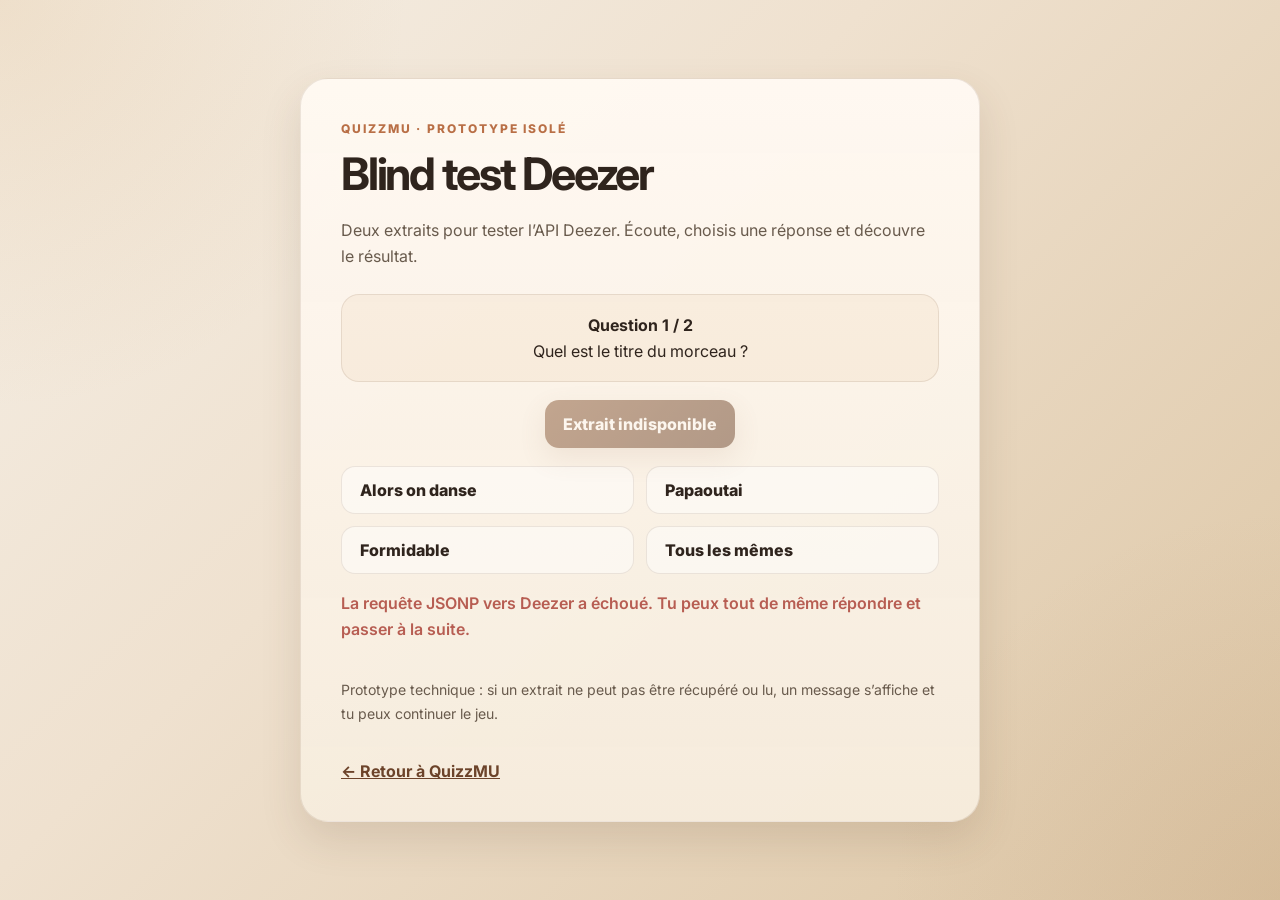
==== test-blindtest-deezer.html @ ee40677c "Create isolated two-question Deezer blind test prototype" ====
<!DOCTYPE html>
<html lang="fr">
  <head>
    <meta charset="UTF-8" />
    <meta name="viewport" content="width=device-width, initial-scale=1.0" />
    <meta name="theme-color" content="#f5efe6" />
    <title>Blind test Deezer — QuizzMU</title>
    <link rel="preconnect" href="https://fonts.googleapis.com" />
    <link rel="preconnect" href="https://fonts.gstatic.com" crossorigin />
    <link href="https://fonts.googleapis.com/css2?family=Inter:wght@400;500;600;700;800&display=swap" rel="stylesheet" />
    <style>
      :root {
        --bg: #f5efe6; --bg-2: #efe1cf; --bg-3: #dcc5a3;
        --primary: #8a5a38; --primary-strong: #6c432a; --secondary: #b96f46;
        --success: #3e7b5b; --danger: #b75d52; --text: #2f241d; --muted: #695b4d;
        --border: rgba(107, 74, 48, 0.12);
      }
      * { box-sizing: border-box; }
      body {
        min-height: 100vh; margin: 0; padding: 32px 16px; display: grid; place-items: center;
        color: var(--text); font-family: "Inter", sans-serif;
        background: radial-gradient(circle at top left, rgba(215,168,107,.22), transparent 26%),
          radial-gradient(circle at bottom right, rgba(166,121,85,.12), transparent 25%),
          linear-gradient(135deg, var(--bg), var(--bg-2) 40%, var(--bg-3));
      }
      main { width: min(680px, 100%); }
      .panel { padding: clamp(24px, 6vw, 40px); border: 1px solid var(--border); border-radius: 28px;
        background: linear-gradient(180deg, rgba(255,249,242,.97), rgba(246,236,221,.95));
        box-shadow: 0 18px 40px rgba(90,67,45,.14); }
      .eyebrow { margin: 0 0 8px; color: var(--secondary); font-size: .75rem; font-weight: 800;
        letter-spacing: .16em; text-transform: uppercase; }
      h1 { margin: 0 0 12px; font-size: clamp(2rem, 5vw, 2.8rem); letter-spacing: -.05em; }
      p { color: var(--muted); line-height: 1.65; }
      .question { margin: 24px 0 16px; padding: 20px; border: 1px solid var(--border); border-radius: 18px;
        background: rgba(215,168,107,.1); text-align: center; }
      .question strong { display: block; margin-bottom: 6px; }
      .player-row, .next-row { display: flex; justify-content: center; margin: 18px 0; }
      button { min-height: 48px; border: 0; border-radius: 14px; padding: 12px 18px; color: #fffaf6;
        background: linear-gradient(135deg, var(--primary), var(--primary-strong));
        box-shadow: 0 10px 24px rgba(138,90,56,.18); font: inherit; font-weight: 800; cursor: pointer;
        transition: transform .15s ease, opacity .15s ease; }
      button:hover:not(:disabled) { transform: translateY(-1px); }
      button:disabled { opacity: .5; cursor: not-allowed; }
      .choices { display: grid; grid-template-columns: repeat(2, minmax(0, 1fr)); gap: 12px; margin-top: 16px; }
      .choice { color: var(--text); background: rgba(255,255,255,.48); border: 1px solid var(--border);
        box-shadow: none; text-align: left; }
      .choice[aria-pressed="true"] { outline: 2px solid var(--primary); }
      .choice.correct { color: #fff; background: var(--success); }
      .choice.incorrect { color: #fff; background: var(--danger); }
      .status { min-height: 28px; margin: 16px 0 0; font-weight: 600; }
      .status.error { color: var(--danger); } .status.success { color: var(--success); }
      .reveal { margin-top: 14px; padding: 16px; border-radius: 16px; background: rgba(62,123,91,.1); }
      .reveal strong { color: var(--success); }
      .result { text-align: center; }
      .back { display: inline-block; margin-top: 22px; color: var(--primary-strong); font-weight: 700; }
      .small { font-size: .88rem; }
      [hidden] { display: none !important; }
      @media (max-width: 520px) { .choices { grid-template-columns: 1fr; } .panel { padding: 24px 18px; } }
    </style>
  </head>
  <body>
    <main>
      <section class="panel" aria-labelledby="pageTitle">
        <p class="eyebrow">QuizzMU · prototype isolé</p>
        <h1 id="pageTitle">Blind test Deezer</h1>
        <p>Deux extraits pour tester l’API Deezer. Écoute, choisis une réponse et découvre le résultat.</p>

        <div id="gameArea">
          <div class="question">
            <strong id="questionLabel">Question 1 / 2</strong>
            <span>Quel est le titre du morceau ?</span>
          </div>
          <div class="player-row">
            <button id="playButton" type="button" disabled aria-label="Lire l’extrait">Chargement de l’extrait…</button>
          </div>
          <audio id="previewAudio" preload="none"></audio>
          <div id="choices" class="choices" aria-label="Propositions de réponse"></div>
          <p id="status" class="status" role="status" aria-live="polite">Connexion à Deezer…</p>
          <div id="reveal" class="reveal" hidden aria-live="polite"></div>
          <div class="next-row">
            <button id="nextButton" type="button" hidden>Question suivante →</button>
          </div>
        </div>

        <section id="resultArea" class="result" hidden aria-live="polite">
          <h2>Test terminé !</h2>
          <p id="finalScore"></p>
          <button id="restartButton" type="button">Recommencer</button>
        </section>
        <p class="small">Prototype technique : si un extrait ne peut pas être récupéré ou lu, un message s’affiche et tu peux continuer le jeu.</p>
        <a class="back" href="./">← Retour à QuizzMU</a>
      </section>
    </main>

    <script>
      (() => {
        "use strict";

        const questions = [
          {
            artist: "Stromae",
            title: "Alors on danse",
            trackId: "6297555",
            answers: ["Alors on danse", "Papaoutai", "Formidable", "Tous les mêmes"]
          },
          {
            artist: "Beyoncé",
            title: "Halo",
            search: "Halo Beyoncé",
            fallbackTrackId: "2137356",
            answers: ["Crazy in Love", "Halo", "Single Ladies", "Irreplaceable"]
          }
        ];

        const API_TIMEOUT_MS = 10000;
        const audio = document.getElementById("previewAudio");
        const playButton = document.getElementById("playButton");
        const choicesElement = document.getElementById("choices");
        const statusElement = document.getElementById("status");
        const revealElement = document.getElementById("reveal");
        const nextButton = document.getElementById("nextButton");
        const questionLabel = document.getElementById("questionLabel");
        const gameArea = document.getElementById("gameArea");
        const resultArea = document.getElementById("resultArea");
        const finalScore = document.getElementById("finalScore");

        let currentIndex = 0;
        let score = 0;
        let answered = false;
        let requestVersion = 0;
        let currentTrack = null;

        function setStatus(message, kind = "") {
          statusElement.textContent = message;
          statusElement.className = `status ${kind}`.trim();
        }

        function requestJSONP(url) {
          return new Promise((resolve, reject) => {
            const callback = `quizzmuCallback_${Date.now()}_${Math.random().toString(36).slice(2)}`;
            const script = document.createElement("script");
            let finished = false;
            let timeout;

            const clean = () => {
              clearTimeout(timeout);
              script.remove();
              try { delete window[callback]; } catch { window[callback] = undefined; }
            };
            const fail = (message) => {
              if (finished) return;
              finished = true;
              clean();
              reject(new Error(message));
            };

            window[callback] = (data) => {
              if (finished) return;
              finished = true;
              clean();
              if (!data || data.error) reject(new Error("Deezer n’a pas renvoyé les données attendues."));
              else resolve(data);
            };

            script.onerror = () => fail("La requête JSONP vers Deezer a échoué.");
            const separator = url.includes("?") ? "&" : "?";
            script.src = `${url}${separator}output=jsonp&callback=${encodeURIComponent(callback)}`;
            timeout = window.setTimeout(() => fail("La requête Deezer a expiré."), API_TIMEOUT_MS);
            document.head.appendChild(script);
          });
        }

        async function getTrack(question) {
          if (question.trackId) {
            return requestJSONP(`https://api.deezer.com/track/${encodeURIComponent(question.trackId)}`);
          }

          try {
            const results = await requestJSONP(`https://api.deezer.com/search?q=${encodeURIComponent(question.search)}`);
            const list = Array.isArray(results.data) ? results.data : [];
            const match = list.find((item) =>
              item.title?.trim().toLowerCase() === question.title.toLowerCase() &&
              item.artist?.name?.trim().toLowerCase() === question.artist.toLowerCase()
            );
            if (match?.id) return requestJSONP(`https://api.deezer.com/track/${encodeURIComponent(match.id)}`);
          } catch (error) {
            // En cas d’échec de la recherche Deezer, tente l’ID de secours connu.
          }

          if (question.fallbackTrackId) {
            return requestJSONP(`https://api.deezer.com/track/${encodeURIComponent(question.fallbackTrackId)}`);
          }
          throw new Error("Deezer n’a pas trouvé ce morceau.");
        }

        function renderChoices(question) {
          choicesElement.replaceChildren();
          question.answers.forEach((answerText) => {
            const button = document.createElement("button");
            button.type = "button";
            button.className = "choice";
            button.textContent = answerText;
            button.setAttribute("aria-pressed", "false");
            button.addEventListener("click", () => answer(answerText, button));
            choicesElement.appendChild(button);
          });
        }

        async function loadQuestion() {
          const version = ++requestVersion;
          const question = questions[currentIndex];
          answered = false;
          currentTrack = null;
          questionLabel.textContent = `Question ${currentIndex + 1} / ${questions.length}`;
          choicesElement.replaceChildren();
          revealElement.hidden = true;
          nextButton.hidden = true;
          audio.pause();
          audio.removeAttribute("src");
          audio.load();
          playButton.disabled = true;
          playButton.textContent = "Chargement de l’extrait…";
          setStatus("Récupération du morceau et de son extrait via Deezer…");
          renderChoices(question);

          try {
            const track = await getTrack(question);
            if (version !== requestVersion) return;
            currentTrack = track;
            if (!track.preview || typeof track.preview !== "string") {
              playButton.textContent = "Extrait indisponible";
              setStatus("Le morceau a été trouvé, mais Deezer ne fournit pas de preview. Tu peux répondre et continuer.", "error");
              return;
            }
            audio.src = track.preview;
            audio.load();
            playButton.disabled = false;
            playButton.textContent = "▶️ Play";
            setStatus("Extrait chargé. Appuie sur Play puis choisis une réponse.", "success");
          } catch (error) {
            if (version !== requestVersion) return;
            playButton.disabled = true;
            playButton.textContent = "Extrait indisponible";
            setStatus(`${error.message} Tu peux tout de même répondre et passer à la suite.`, "error");
          }
        }

        function answer(selectedAnswer, selectedButton) {
          if (answered) return;
          answered = true;
          const question = questions[currentIndex];
          const correct = selectedAnswer === question.title;
          if (correct) score += 1;
          selectedButton.setAttribute("aria-pressed", "true");
          selectedButton.classList.add(correct ? "correct" : "incorrect");
          choicesElement.querySelectorAll("button").forEach((button) => {
            button.disabled = true;
            if (button.textContent === question.title) button.classList.add("correct");
          });

          const heading = document.createElement("strong");
          heading.textContent = correct ? "Bonne réponse !" : "Réponse incorrecte.";
          const details = document.createElement("p");
          const revealedTitle = currentTrack?.title || question.title;
          const revealedArtist = currentTrack?.artist?.name || question.artist;
          details.textContent = `La bonne réponse : ${revealedTitle} — ${revealedArtist}.`;
          revealElement.replaceChildren(heading, details);
          revealElement.hidden = false;
          setStatus(correct ? "Bien joué !" : "Voici la bonne réponse.", correct ? "success" : "error");
          nextButton.textContent = currentIndex === questions.length - 1 ? "Voir mon score →" : "Question suivante →";
          nextButton.hidden = false;
        }

        playButton.addEventListener("click", async () => {
          if (!currentTrack?.preview) return;
          if (audio.paused) {
            try {
              await audio.play();
            } catch {
              setStatus("La lecture de l’extrait a échoué : il est peut-être expiré ou indisponible. Tu peux répondre et continuer.", "error");
            }
          } else {
            audio.pause();
          }
        });

        audio.addEventListener("play", () => { playButton.textContent = "⏸️ Pause"; });
        audio.addEventListener("pause", () => {
          if (currentTrack?.preview) playButton.textContent = "▶️ Play";
        });
        audio.addEventListener("ended", () => { playButton.textContent = "▶️ Rejouer"; });
        audio.addEventListener("error", () => {
          if (!currentTrack) return;
          setStatus("L’extrait est indisponible ou a expiré. Tu peux quand même répondre et continuer.", "error");
          playButton.disabled = true;
          playButton.textContent = "Extrait indisponible";
        });

        nextButton.addEventListener("click", () => {
          if (!answered) return;
          if (currentIndex < questions.length - 1) {
            currentIndex += 1;
            loadQuestion();
            return;
          }
          gameArea.hidden = true;
          resultArea.hidden = false;
          finalScore.textContent = `Ton score : ${score} / ${questions.length}`;
        });

        document.getElementById("restartButton").addEventListener("click", () => {
          currentIndex = 0;
          score = 0;
          resultArea.hidden = true;
          gameArea.hidden = false;
          loadQuestion();
        });

        loadQuestion();
      })();
    </script>
  </body>
</html>
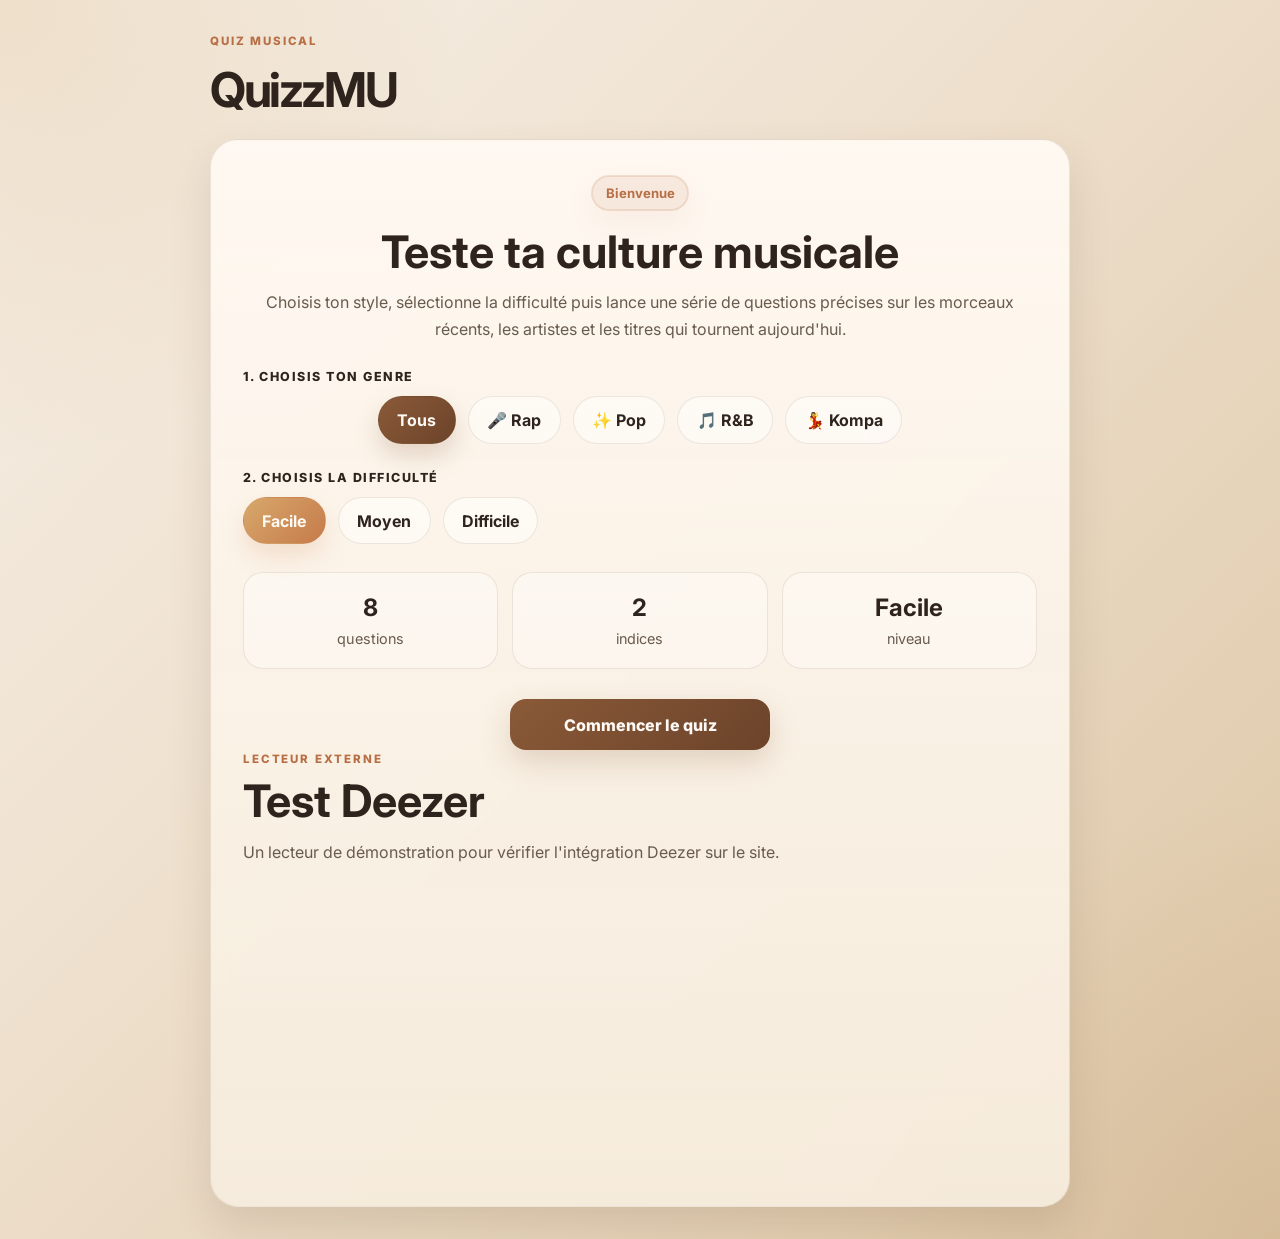
==== commit 5fa33591: "Retire le prototype de blind test Deezer" ====
--- a/test-blindtest-deezer.html
+++ b/test-blindtest-deezer.html
@@ -3,321 +3,10 @@
   <head>
     <meta charset="UTF-8" />
     <meta name="viewport" content="width=device-width, initial-scale=1.0" />
-    <meta name="theme-color" content="#f5efe6" />
-    <title>Blind test Deezer — QuizzMU</title>
-    <link rel="preconnect" href="https://fonts.googleapis.com" />
-    <link rel="preconnect" href="https://fonts.gstatic.com" crossorigin />
-    <link href="https://fonts.googleapis.com/css2?family=Inter:wght@400;500;600;700;800&display=swap" rel="stylesheet" />
-    <style>
-      :root {
-        --bg: #f5efe6; --bg-2: #efe1cf; --bg-3: #dcc5a3;
-        --primary: #8a5a38; --primary-strong: #6c432a; --secondary: #b96f46;
-        --success: #3e7b5b; --danger: #b75d52; --text: #2f241d; --muted: #695b4d;
-        --border: rgba(107, 74, 48, 0.12);
-      }
-      * { box-sizing: border-box; }
-      body {
-        min-height: 100vh; margin: 0; padding: 32px 16px; display: grid; place-items: center;
-        color: var(--text); font-family: "Inter", sans-serif;
-        background: radial-gradient(circle at top left, rgba(215,168,107,.22), transparent 26%),
-          radial-gradient(circle at bottom right, rgba(166,121,85,.12), transparent 25%),
-          linear-gradient(135deg, var(--bg), var(--bg-2) 40%, var(--bg-3));
-      }
-      main { width: min(680px, 100%); }
-      .panel { padding: clamp(24px, 6vw, 40px); border: 1px solid var(--border); border-radius: 28px;
-        background: linear-gradient(180deg, rgba(255,249,242,.97), rgba(246,236,221,.95));
-        box-shadow: 0 18px 40px rgba(90,67,45,.14); }
-      .eyebrow { margin: 0 0 8px; color: var(--secondary); font-size: .75rem; font-weight: 800;
-        letter-spacing: .16em; text-transform: uppercase; }
-      h1 { margin: 0 0 12px; font-size: clamp(2rem, 5vw, 2.8rem); letter-spacing: -.05em; }
-      p { color: var(--muted); line-height: 1.65; }
-      .question { margin: 24px 0 16px; padding: 20px; border: 1px solid var(--border); border-radius: 18px;
-        background: rgba(215,168,107,.1); text-align: center; }
-      .question strong { display: block; margin-bottom: 6px; }
-      .player-row, .next-row { display: flex; justify-content: center; margin: 18px 0; }
-      button { min-height: 48px; border: 0; border-radius: 14px; padding: 12px 18px; color: #fffaf6;
-        background: linear-gradient(135deg, var(--primary), var(--primary-strong));
-        box-shadow: 0 10px 24px rgba(138,90,56,.18); font: inherit; font-weight: 800; cursor: pointer;
-        transition: transform .15s ease, opacity .15s ease; }
-      button:hover:not(:disabled) { transform: translateY(-1px); }
-      button:disabled { opacity: .5; cursor: not-allowed; }
-      .choices { display: grid; grid-template-columns: repeat(2, minmax(0, 1fr)); gap: 12px; margin-top: 16px; }
-      .choice { color: var(--text); background: rgba(255,255,255,.48); border: 1px solid var(--border);
-        box-shadow: none; text-align: left; }
-      .choice[aria-pressed="true"] { outline: 2px solid var(--primary); }
-      .choice.correct { color: #fff; background: var(--success); }
-      .choice.incorrect { color: #fff; background: var(--danger); }
-      .status { min-height: 28px; margin: 16px 0 0; font-weight: 600; }
-      .status.error { color: var(--danger); } .status.success { color: var(--success); }
-      .reveal { margin-top: 14px; padding: 16px; border-radius: 16px; background: rgba(62,123,91,.1); }
-      .reveal strong { color: var(--success); }
-      .result { text-align: center; }
-      .back { display: inline-block; margin-top: 22px; color: var(--primary-strong); font-weight: 700; }
-      .small { font-size: .88rem; }
-      [hidden] { display: none !important; }
-      @media (max-width: 520px) { .choices { grid-template-columns: 1fr; } .panel { padding: 24px 18px; } }
-    </style>
+    <meta http-equiv="refresh" content="0; url=./" />
+    <title>Test Deezer supprimé — QuizzMU</title>
   </head>
   <body>
-    <main>
-      <section class="panel" aria-labelledby="pageTitle">
-        <p class="eyebrow">QuizzMU · prototype isolé</p>
-        <h1 id="pageTitle">Blind test Deezer</h1>
-        <p>Deux extraits pour tester l’API Deezer. Écoute, choisis une réponse et découvre le résultat.</p>
-
-        <div id="gameArea">
-          <div class="question">
-            <strong id="questionLabel">Question 1 / 2</strong>
-            <span>Quel est le titre du morceau ?</span>
-          </div>
-          <div class="player-row">
-            <button id="playButton" type="button" disabled aria-label="Lire l’extrait">Chargement de l’extrait…</button>
-          </div>
-          <audio id="previewAudio" preload="none"></audio>
-          <div id="choices" class="choices" aria-label="Propositions de réponse"></div>
-          <p id="status" class="status" role="status" aria-live="polite">Connexion à Deezer…</p>
-          <div id="reveal" class="reveal" hidden aria-live="polite"></div>
-          <div class="next-row">
-            <button id="nextButton" type="button" hidden>Question suivante →</button>
-          </div>
-        </div>
-
-        <section id="resultArea" class="result" hidden aria-live="polite">
-          <h2>Test terminé !</h2>
-          <p id="finalScore"></p>
-          <button id="restartButton" type="button">Recommencer</button>
-        </section>
-        <p class="small">Prototype technique : si un extrait ne peut pas être récupéré ou lu, un message s’affiche et tu peux continuer le jeu.</p>
-        <a class="back" href="./">← Retour à QuizzMU</a>
-      </section>
-    </main>
-
-    <script>
-      (() => {
-        "use strict";
-
-        const questions = [
-          {
-            artist: "Stromae",
-            title: "Alors on danse",
-            trackId: "6297555",
-            answers: ["Alors on danse", "Papaoutai", "Formidable", "Tous les mêmes"]
-          },
-          {
-            artist: "Beyoncé",
-            title: "Halo",
-            search: "Halo Beyoncé",
-            fallbackTrackId: "2137356",
-            answers: ["Crazy in Love", "Halo", "Single Ladies", "Irreplaceable"]
-          }
-        ];
-
-        const API_TIMEOUT_MS = 10000;
-        const audio = document.getElementById("previewAudio");
-        const playButton = document.getElementById("playButton");
-        const choicesElement = document.getElementById("choices");
-        const statusElement = document.getElementById("status");
-        const revealElement = document.getElementById("reveal");
-        const nextButton = document.getElementById("nextButton");
-        const questionLabel = document.getElementById("questionLabel");
-        const gameArea = document.getElementById("gameArea");
-        const resultArea = document.getElementById("resultArea");
-        const finalScore = document.getElementById("finalScore");
-
-        let currentIndex = 0;
-        let score = 0;
-        let answered = false;
-        let requestVersion = 0;
-        let currentTrack = null;
-
-        function setStatus(message, kind = "") {
-          statusElement.textContent = message;
-          statusElement.className = `status ${kind}`.trim();
-        }
-
-        function requestJSONP(url) {
-          return new Promise((resolve, reject) => {
-            const callback = `quizzmuCallback_${Date.now()}_${Math.random().toString(36).slice(2)}`;
-            const script = document.createElement("script");
-            let finished = false;
-            let timeout;
-
-            const clean = () => {
-              clearTimeout(timeout);
-              script.remove();
-              try { delete window[callback]; } catch { window[callback] = undefined; }
-            };
-            const fail = (message) => {
-              if (finished) return;
-              finished = true;
-              clean();
-              reject(new Error(message));
-            };
-
-            window[callback] = (data) => {
-              if (finished) return;
-              finished = true;
-              clean();
-              if (!data || data.error) reject(new Error("Deezer n’a pas renvoyé les données attendues."));
-              else resolve(data);
-            };
-
-            script.onerror = () => fail("La requête JSONP vers Deezer a échoué.");
-            const separator = url.includes("?") ? "&" : "?";
-            script.src = `${url}${separator}output=jsonp&callback=${encodeURIComponent(callback)}`;
-            timeout = window.setTimeout(() => fail("La requête Deezer a expiré."), API_TIMEOUT_MS);
-            document.head.appendChild(script);
-          });
-        }
-
-        async function getTrack(question) {
-          if (question.trackId) {
-            return requestJSONP(`https://api.deezer.com/track/${encodeURIComponent(question.trackId)}`);
-          }
-
-          try {
-            const results = await requestJSONP(`https://api.deezer.com/search?q=${encodeURIComponent(question.search)}`);
-            const list = Array.isArray(results.data) ? results.data : [];
-            const match = list.find((item) =>
-              item.title?.trim().toLowerCase() === question.title.toLowerCase() &&
-              item.artist?.name?.trim().toLowerCase() === question.artist.toLowerCase()
-            );
-            if (match?.id) return requestJSONP(`https://api.deezer.com/track/${encodeURIComponent(match.id)}`);
-          } catch (error) {
-            // En cas d’échec de la recherche Deezer, tente l’ID de secours connu.
-          }
-
-          if (question.fallbackTrackId) {
-            return requestJSONP(`https://api.deezer.com/track/${encodeURIComponent(question.fallbackTrackId)}`);
-          }
-          throw new Error("Deezer n’a pas trouvé ce morceau.");
-        }
-
-        function renderChoices(question) {
-          choicesElement.replaceChildren();
-          question.answers.forEach((answerText) => {
-            const button = document.createElement("button");
-            button.type = "button";
-            button.className = "choice";
-            button.textContent = answerText;
-            button.setAttribute("aria-pressed", "false");
-            button.addEventListener("click", () => answer(answerText, button));
-            choicesElement.appendChild(button);
-          });
-        }
-
-        async function loadQuestion() {
-          const version = ++requestVersion;
-          const question = questions[currentIndex];
-          answered = false;
-          currentTrack = null;
-          questionLabel.textContent = `Question ${currentIndex + 1} / ${questions.length}`;
-          choicesElement.replaceChildren();
-          revealElement.hidden = true;
-          nextButton.hidden = true;
-          audio.pause();
-          audio.removeAttribute("src");
-          audio.load();
-          playButton.disabled = true;
-          playButton.textContent = "Chargement de l’extrait…";
-          setStatus("Récupération du morceau et de son extrait via Deezer…");
-          renderChoices(question);
-
-          try {
-            const track = await getTrack(question);
-            if (version !== requestVersion) return;
-            currentTrack = track;
-            if (!track.preview || typeof track.preview !== "string") {
-              playButton.textContent = "Extrait indisponible";
-              setStatus("Le morceau a été trouvé, mais Deezer ne fournit pas de preview. Tu peux répondre et continuer.", "error");
-              return;
-            }
-            audio.src = track.preview;
-            audio.load();
-            playButton.disabled = false;
-            playButton.textContent = "▶️ Play";
-            setStatus("Extrait chargé. Appuie sur Play puis choisis une réponse.", "success");
-          } catch (error) {
-            if (version !== requestVersion) return;
-            playButton.disabled = true;
-            playButton.textContent = "Extrait indisponible";
-            setStatus(`${error.message} Tu peux tout de même répondre et passer à la suite.`, "error");
-          }
-        }
-
-        function answer(selectedAnswer, selectedButton) {
-          if (answered) return;
-          answered = true;
-          const question = questions[currentIndex];
-          const correct = selectedAnswer === question.title;
-          if (correct) score += 1;
-          selectedButton.setAttribute("aria-pressed", "true");
-          selectedButton.classList.add(correct ? "correct" : "incorrect");
-          choicesElement.querySelectorAll("button").forEach((button) => {
-            button.disabled = true;
-            if (button.textContent === question.title) button.classList.add("correct");
-          });
-
-          const heading = document.createElement("strong");
-          heading.textContent = correct ? "Bonne réponse !" : "Réponse incorrecte.";
-          const details = document.createElement("p");
-          const revealedTitle = currentTrack?.title || question.title;
-          const revealedArtist = currentTrack?.artist?.name || question.artist;
-          details.textContent = `La bonne réponse : ${revealedTitle} — ${revealedArtist}.`;
-          revealElement.replaceChildren(heading, details);
-          revealElement.hidden = false;
-          setStatus(correct ? "Bien joué !" : "Voici la bonne réponse.", correct ? "success" : "error");
-          nextButton.textContent = currentIndex === questions.length - 1 ? "Voir mon score →" : "Question suivante →";
-          nextButton.hidden = false;
-        }
-
-        playButton.addEventListener("click", async () => {
-          if (!currentTrack?.preview) return;
-          if (audio.paused) {
-            try {
-              await audio.play();
-            } catch {
-              setStatus("La lecture de l’extrait a échoué : il est peut-être expiré ou indisponible. Tu peux répondre et continuer.", "error");
-            }
-          } else {
-            audio.pause();
-          }
-        });
-
-        audio.addEventListener("play", () => { playButton.textContent = "⏸️ Pause"; });
-        audio.addEventListener("pause", () => {
-          if (currentTrack?.preview) playButton.textContent = "▶️ Play";
-        });
-        audio.addEventListener("ended", () => { playButton.textContent = "▶️ Rejouer"; });
-        audio.addEventListener("error", () => {
-          if (!currentTrack) return;
-          setStatus("L’extrait est indisponible ou a expiré. Tu peux quand même répondre et continuer.", "error");
-          playButton.disabled = true;
-          playButton.textContent = "Extrait indisponible";
-        });
-
-        nextButton.addEventListener("click", () => {
-          if (!answered) return;
-          if (currentIndex < questions.length - 1) {
-            currentIndex += 1;
-            loadQuestion();
-            return;
-          }
-          gameArea.hidden = true;
-          resultArea.hidden = false;
-          finalScore.textContent = `Ton score : ${score} / ${questions.length}`;
-        });
-
-        document.getElementById("restartButton").addEventListener("click", () => {
-          currentIndex = 0;
-          score = 0;
-          resultArea.hidden = true;
-          gameArea.hidden = false;
-          loadQuestion();
-        });
-
-        loadQuestion();
-      })();
-    </script>
+    <p>Cette page de test Deezer a été retirée. <a href="./">Retourner à QuizzMU</a>.</p>
   </body>
 </html>
